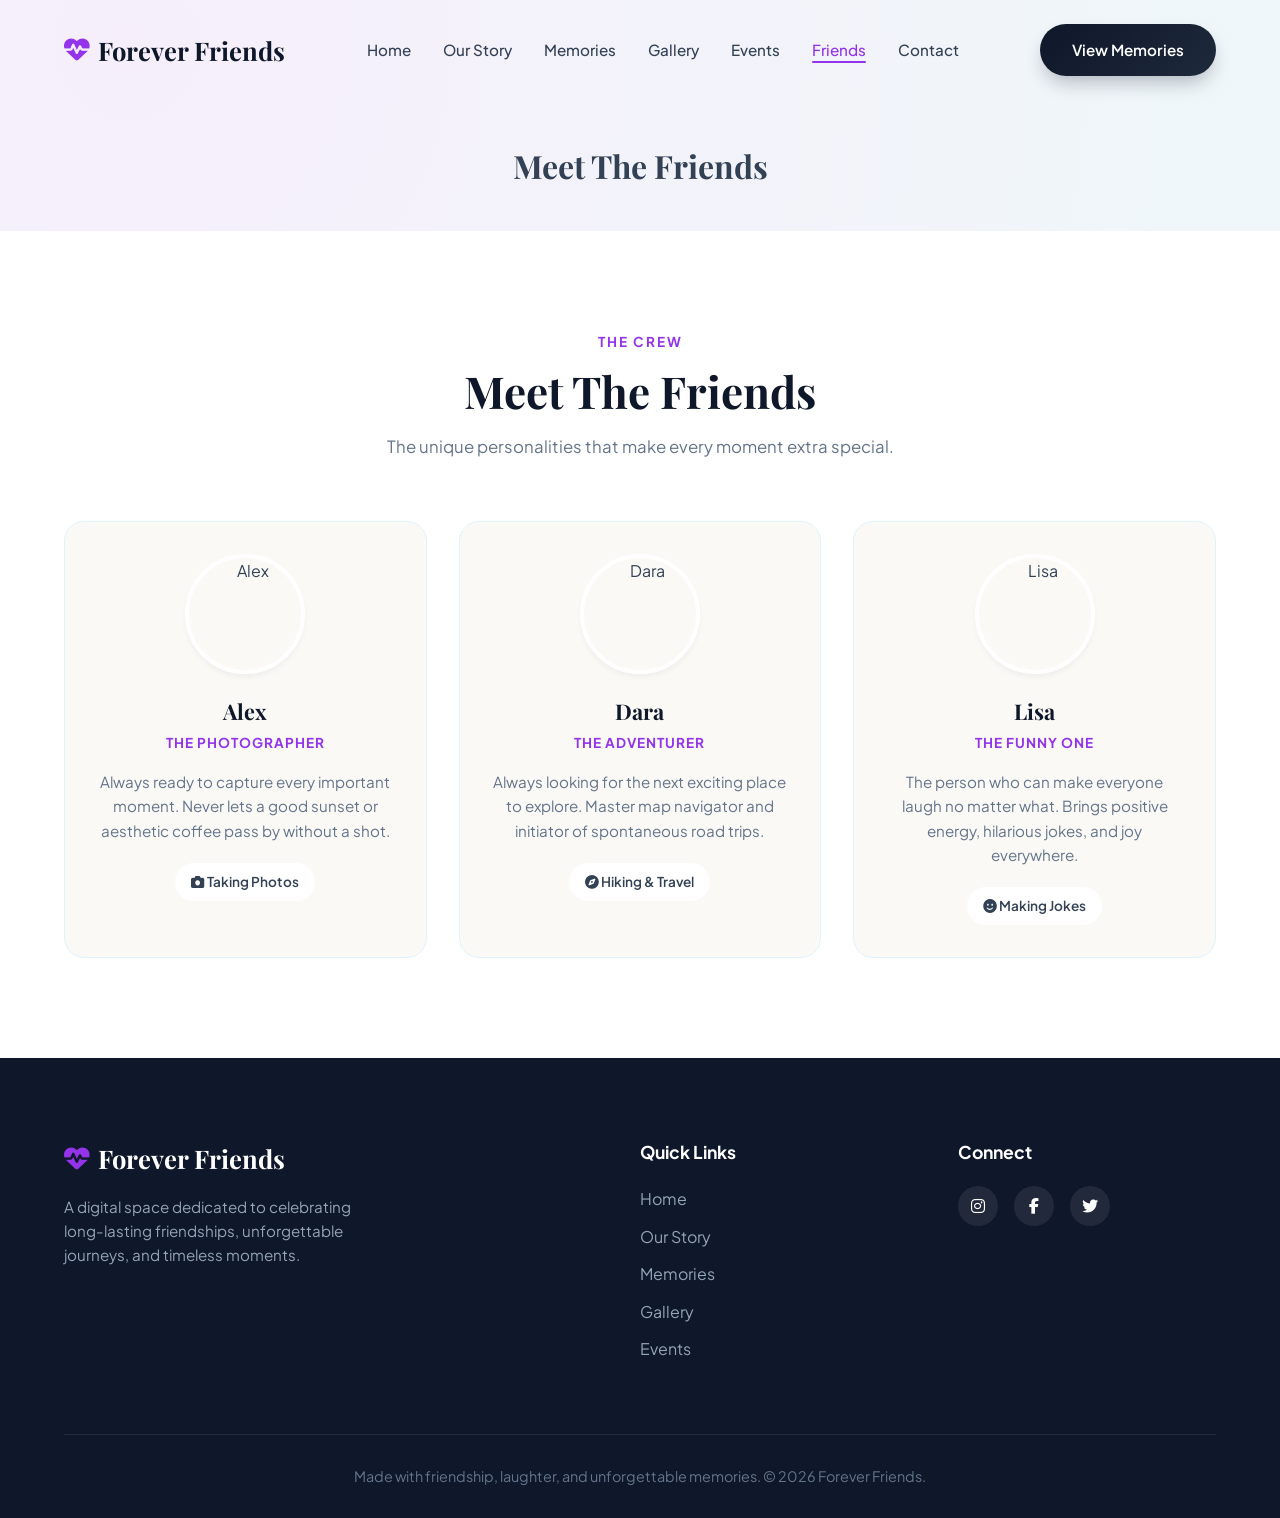
==== friends.html @ e196fa52 "contact" ====
<!DOCTYPE html>
<html lang="en">
<head>
    <meta charset="UTF-8">
    <meta name="viewport" content="width=device-width, initial-scale=1.0">
    <title>Forever Friends — Our Friends</title>
    <link rel="preconnect" href="https://fonts.googleapis.com">
    <link rel="preconnect" href="https://fonts.gstatic.com" crossorigin>
    <link href="https://fonts.googleapis.com/css2?family=Plus+Jakarta+Sans:wght@300;400;500;600;700;800&family=Playfair+Display:ital,wght@0,600;0,700;1,400&display=swap" rel="stylesheet">
    <link rel="stylesheet" href="https://cdnjs.cloudflare.com/ajax/libs/font-awesome/6.4.0/css/all.min.css">
    <link rel="stylesheet" href="style.css">
</head>
<body>

    <div id="loader">
        <div class="spinner"></div>
        <h3 class="serif-font">Forever Friends</h3>
    </div>

    <nav class="navbar" id="navbar">
        <div class="container nav-container">
            <a href="index.html" class="logo">
                <i class="fa-solid fa-heart-pulse"></i> Forever Friends
            </a>
            <ul class="nav-menu" id="navMenu">
                <li><a href="index.html" class="nav-link">Home</a></li>
                <li><a href="story.html" class="nav-link">Our Story</a></li>
                <li><a href="memories.html" class="nav-link">Memories</a></li>
                <li><a href="gallery.html" class="nav-link">Gallery</a></li>
                <li><a href="events.html" class="nav-link">Events</a></li>
                <li><a href="friends.html" class="nav-link active">Friends</a></li>
                <li><a href="contact.html" class="nav-link">Contact</a></li>
            </ul>
            <a href="memories.html" class="btn btn-primary nav-btn">View Memories</a>
            <div class="hamburger" id="hamburger">
                <i class="fa-solid fa-bars"></i>
            </div>
        </div>
    </nav>

    <div class="page-header">
        <h1 class="serif-font">Meet The Friends</h1>
    </div>

    <section class="section-padding friends" id="friends">
        <div class="container">
            <div class="section-header reveal">
                <span class="section-subtitle">The Crew</span>
                <h2 class="section-title">Meet The Friends</h2>
                <p class="section-desc">The unique personalities that make every moment extra special.</p>
            </div>

            <div class="friends-grid">
                <div class="friend-card reveal">
                    <div class="friend-avatar">
                        <img src="https://images.unsplash.com/photo-1534528741775-53994a69daeb?auto=format&fit=crop&w=400&q=80" alt="Alex">
                    </div>
                    <h3 class="friend-name">Alex</h3>
                    <div class="friend-role">The Photographer</div>
                    <p class="friend-desc">Always ready to capture every important moment. Never lets a good sunset or aesthetic coffee pass by without a shot.</p>
                    <div class="friend-activity"><i class="fa-solid fa-camera"></i> Taking Photos</div>
                </div>

                <div class="friend-card reveal">
                    <div class="friend-avatar">
                        <img src="https://images.unsplash.com/photo-1507003211169-0a1dd7228f2d?auto=format&fit=crop&w=400&q=80" alt="Dara">
                    </div>
                    <h3 class="friend-name">Dara</h3>
                    <div class="friend-role">The Adventurer</div>
                    <p class="friend-desc">Always looking for the next exciting place to explore. Master map navigator and initiator of spontaneous road trips.</p>
                    <div class="friend-activity"><i class="fa-solid fa-compass"></i> Hiking & Travel</div>
                </div>

                <div class="friend-card reveal">
                    <div class="friend-avatar">
                        <img src="https://images.unsplash.com/photo-1494790108377-be9c29b29330?auto=format&fit=crop&w=400&q=80" alt="Lisa">
                    </div>
                    <h3 class="friend-name">Lisa</h3>
                    <div class="friend-role">The Funny One</div>
                    <p class="friend-desc">The person who can make everyone laugh no matter what. Brings positive energy, hilarious jokes, and joy everywhere.</p>
                    <div class="friend-activity"><i class="fa-solid fa-face-smile"></i> Making Jokes</div>
                </div>
            </div>
        </div>
    </section>

    <footer class="footer">
        <div class="container">
            <div class="footer-grid">
                <div>
                    <a href="index.html" class="logo" style="color: var(--white);">
                        <i class="fa-solid fa-heart-pulse"></i> Forever Friends
                    </a>
                    <p class="footer-desc">A digital space dedicated to celebrating long-lasting friendships, unforgettable journeys, and timeless moments.</p>
                </div>
                <div>
                    <h4 class="footer-title">Quick Links</h4>
                    <ul class="footer-links">
                        <li><a href="index.html">Home</a></li>
                        <li><a href="story.html">Our Story</a></li>
                        <li><a href="memories.html">Memories</a></li>
                        <li><a href="gallery.html">Gallery</a></li>
                        <li><a href="events.html">Events</a></li>
                    </ul>
                </div>
                <div>
                    <h4 class="footer-title">Connect</h4>
                    <div class="social-links">
                        <a href="#" class="social-icon"><i class="fa-brands fa-instagram"></i></a>
                        <a href="#" class="social-icon"><i class="fa-brands fa-facebook-f"></i></a>
                        <a href="#" class="social-icon"><i class="fa-brands fa-twitter"></i></a>
                    </div>
                </div>
            </div>
            <div class="footer-bottom">
                <p>Made with friendship, laughter, and unforgettable memories. &copy; 2026 Forever Friends.</p>
            </div>
        </div>
    </footer>

    <div class="back-to-top" id="backToTop">
        <i class="fa-solid fa-arrow-up"></i>
    </div>

    <script src="script.js"></script>
</body>
</html>
---- style.css ----
/* ==========================================================================
   1. CSS VARIABLES & BASE STYLES
   ========================================================================== */
:root {
    --bg-main: #FAF9F6;
    --bg-card: rgba(255, 255, 255, 0.85);
    --bg-cream: #F4F1EA;
    --primary-navy: #0F172A;
    --secondary-navy: #1E293B;
    --soft-blue: #E0F2FE;
    --accent-blue: #0284C7;
    --light-purple: #F3E8FF;
    --accent-purple: #9333EA;
    --text-main: #334155;
    --text-muted: #64748B;
    --white: #FFFFFF;
    --glass-bg: rgba(255, 255, 255, 0.7);
    --glass-border: rgba(255, 255, 255, 0.4);
    --shadow-sm: 0 4px 6px -1px rgba(15, 23, 42, 0.05);
    --shadow-md: 0 10px 25px -5px rgba(15, 23, 42, 0.08);
    --shadow-lg: 0 20px 35px -10px rgba(15, 23, 42, 0.12);
    --radius-sm: 12px;
    --radius-md: 20px;
    --radius-lg: 32px;
    --radius-full: 9999px;
    --transition: all 0.4s cubic-bezier(0.16, 1, 0.3, 1);
}

* {
    margin: 0;
    padding: 0;
    box-sizing: border-box;
}

html {
    scroll-behavior: smooth;
    font-size: 16px;
}

body {
    font-family: 'Plus Jakarta Sans', sans-serif;
    background-color: var(--bg-main);
    color: var(--text-main);
    line-height: 1.6;
    overflow-x: hidden;
}

h1,
h2,
h3,
.serif-font {
    font-family: 'Playfair Display', Georgia, serif;
}

a {
    text-decoration: none;
    color: inherit;
}

ul {
    list-style: none;
}

img {
    max-width: 100%;
    height: auto;
    display: block;
}

/* Loading Screen */
#loader {
    position: fixed;
    inset: 0;
    background-color: var(--primary-navy);
    z-index: 99999;
    display: flex;
    flex-direction: column;
    justify-content: center;
    align-items: center;
    color: var(--white);
    transition: opacity 0.6s ease, visibility 0.6s ease;
}

.spinner {
    width: 50px;
    height: 50px;
    border: 3px solid rgba(255, 255, 255, 0.1);
    border-radius: 50%;
    border-top-color: var(--accent-purple);
    animation: spin 1s ease-in-out infinite;
    margin-bottom: 20px;
}

@keyframes spin {
    to {
        transform: rotate(360deg);
    }
}

/* Utility Components */
.container {
    width: 90%;
    max-width: 1280px;
    margin: 0 auto;
}

.section-padding {
    padding: 100px 0;
}

.page-header {
    padding-top: 140px;
    padding-bottom: 40px;
    background: radial-gradient(circle at 10% 20%, rgba(243, 232, 255, 0.6) 0%, rgba(224, 242, 254, 0.4) 90%);
    text-align: center;
}

.section-header {
    text-align: center;
    max-width: 650px;
    margin: 0 auto 60px;
}

.section-subtitle {
    text-transform: uppercase;
    letter-spacing: 2px;
    font-size: 0.85rem;
    font-weight: 700;
    color: var(--accent-purple);
    margin-bottom: 12px;
    display: block;
}

.section-title {
    font-size: 2.75rem;
    color: var(--primary-navy);
    margin-bottom: 16px;
    line-height: 1.2;
}

.section-desc {
    color: var(--text-muted);
    font-size: 1.05rem;
}

.btn {
    display: inline-flex;
    align-items: center;
    justify-content: center;
    gap: 10px;
    padding: 14px 32px;
    border-radius: var(--radius-full);
    font-weight: 600;
    font-size: 0.95rem;
    cursor: pointer;
    transition: var(--transition);
    border: none;
    outline: none;
}

.btn-primary {
    background: linear-gradient(135deg, var(--primary-navy), var(--secondary-navy));
    color: var(--white);
    box-shadow: 0 10px 20px -5px rgba(15, 23, 42, 0.3);
}

.btn-primary:hover {
    transform: translateY(-3px);
    box-shadow: 0 15px 25px -5px rgba(15, 23, 42, 0.4);
    background: linear-gradient(135deg, var(--accent-purple), var(--accent-blue));
}

.btn-secondary {
    background: var(--glass-bg);
    color: var(--primary-navy);
    border: 1px solid var(--glass-border);
    backdrop-filter: blur(10px);
}

.btn-secondary:hover {
    background: var(--white);
    transform: translateY(-3px);
    box-shadow: var(--shadow-md);
}

/* ==========================================================================
   2. NAVIGATION BAR
   ========================================================================== */
.navbar {
    position: fixed;
    top: 0;
    left: 0;
    width: 100%;
    z-index: 1000;
    padding: 24px 0;
    transition: var(--transition);
}

.navbar.scrolled {
    padding: 14px 0;
    background: rgba(250, 249, 246, 0.85);
    backdrop-filter: blur(16px);
    border-bottom: 1px solid rgba(255, 255, 255, 0.3);
    box-shadow: var(--shadow-sm);
}

.nav-container {
    display: flex;
    align-items: center;
    justify-content: space-between;
}

.logo {
    font-family: 'Playfair Display', serif;
    font-size: 1.6rem;
    font-weight: 700;
    color: var(--primary-navy);
    display: flex;
    align-items: center;
    gap: 8px;
}

.logo i {
    color: var(--accent-purple);
}

.nav-menu {
    display: flex;
    align-items: center;
    gap: 32px;
}

.nav-link {
    font-weight: 500;
    font-size: 0.95rem;
    color: var(--text-main);
    transition: var(--transition);
    position: relative;
}

.nav-link.active,
.nav-link:hover {
    color: var(--accent-purple);
}

.nav-link::after {
    content: '';
    position: absolute;
    bottom: -4px;
    left: 0;
    width: 0%;
    height: 2px;
    background: var(--accent-purple);
    transition: var(--transition);
    border-radius: 2px;
}

.nav-link.active::after,
.nav-link:hover::after {
    width: 100%;
}

.hamburger {
    display: none;
    cursor: pointer;
    font-size: 1.5rem;
    color: var(--primary-navy);
}

/* ==========================================================================
   3. HERO SECTION
   ========================================================================== */
.hero {
    min-height: 100vh;
    display: flex;
    align-items: center;
    position: relative;
    padding-top: 120px;
    padding-bottom: 60px;
    background: radial-gradient(circle at 10% 20%, rgba(243, 232, 255, 0.6) 0%, rgba(224, 242, 254, 0.4) 90%);
}

.hero-grid {
    display: grid;
    grid-template-columns: 1fr 1fr;
    gap: 60px;
    align-items: center;
}

.hero-title {
    font-size: 3.75rem;
    line-height: 1.15;
    color: var(--primary-navy);
    margin-bottom: 24px;
}

.hero-title span {
    color: var(--accent-purple);
    font-style: italic;
}

.hero-subtitle {
    font-size: 1.15rem;
    color: var(--text-muted);
    margin-bottom: 40px;
    max-width: 500px;
}

.hero-btns {
    display: flex;
    gap: 16px;
    flex-wrap: wrap;
}

.hero-image-card {
    position: relative;
    border-radius: var(--radius-lg);
    overflow: hidden;
    box-shadow: var(--shadow-lg);
    border: 8px solid var(--white);
    transform: rotate(2deg);
    transition: var(--transition);
}

.hero-image-card:hover {
    transform: rotate(0deg) scale(1.02);
}

.hero-image-card img {
    width: 100%;
    height: 500px;
    object-fit: cover;
}

.scroll-down {
    position: absolute;
    bottom: 30px;
    left: 50%;
    transform: translateX(-50%);
    display: flex;
    flex-direction: column;
    align-items: center;
    gap: 8px;
    color: var(--text-muted);
    font-size: 0.85rem;
    font-weight: 500;
}

.mouse {
    width: 26px;
    height: 40px;
    border: 2px solid var(--text-muted);
    border-radius: 20px;
    display: flex;
    justify-content: center;
    padding-top: 6px;
}

.wheel {
    width: 4px;
    height: 8px;
    background-color: var(--accent-purple);
    border-radius: 2px;
    animation: scroll 1.5s infinite;
}

@keyframes scroll {
    0% {
        transform: translateY(0);
        opacity: 1;
    }

    100% {
        transform: translateY(12px);
        opacity: 0;
    }
}

/* ==========================================================================
   4. STORY SECTION
   ========================================================================== */
.story {
    background-color: var(--white);
}

.story-container {
    display: grid;
    grid-template-columns: 1fr 1fr;
    gap: 80px;
    align-items: center;
}

.story-text {
    font-size: 1.15rem;
    color: var(--text-main);
    margin-bottom: 40px;
    line-height: 1.8;
}

.stats-grid {
    display: grid;
    grid-template-columns: repeat(3, 1fr);
    gap: 24px;
}

.stat-card {
    background: var(--bg-main);
    padding: 30px 20px;
    border-radius: var(--radius-md);
    text-align: center;
    border: 1px solid var(--soft-blue);
    transition: var(--transition);
}

.stat-card:hover {
    transform: translateY(-5px);
    box-shadow: var(--shadow-md);
    border-color: var(--light-purple);
}

.stat-number {
    font-size: 2.5rem;
    font-weight: 800;
    color: var(--primary-navy);
    display: block;
    margin-bottom: 6px;
}

.stat-label {
    font-size: 0.9rem;
    color: var(--text-muted);
    font-weight: 600;
}

.story-image-stack {
    position: relative;
    height: 450px;
}

.story-img {
    position: absolute;
    border-radius: var(--radius-md);
    box-shadow: var(--shadow-md);
    border: 6px solid var(--white);
    object-fit: cover;
}

.story-img-1 {
    width: 70%;
    height: 320px;
    top: 0;
    left: 0;
    z-index: 2;
}

.story-img-2 {
    width: 65%;
    height: 300px;
    bottom: 0;
    right: 0;
    z-index: 1;
}

/* ==========================================================================
   5. MEMORIES SECTION
   ========================================================================== */
.memories {
    background-color: var(--bg-cream);
}

.memories-grid {
    display: grid;
    grid-template-columns: repeat(auto-fit, minmax(280px, 1fr));
    gap: 32px;
}

.memory-card {
    background: var(--bg-card);
    border-radius: var(--radius-md);
    overflow: hidden;
    box-shadow: var(--shadow-sm);
    border: 1px solid var(--glass-border);
    backdrop-filter: blur(10px);
    transition: var(--transition);
    display: flex;
    flex-direction: column;
}

.memory-card:hover {
    transform: translateY(-8px);
    box-shadow: var(--shadow-lg);
}

.memory-img-wrap {
    position: relative;
    height: 240px;
    overflow: hidden;
}

.memory-img-wrap img {
    width: 100%;
    height: 100%;
    object-fit: cover;
    transition: var(--transition);
}

.memory-card:hover .memory-img-wrap img {
    transform: scale(1.08);
}

.memory-content {
    padding: 28px;
    display: flex;
    flex-direction: column;
    flex-grow: 1;
}

.memory-meta {
    display: flex;
    gap: 16px;
    font-size: 0.85rem;
    color: var(--accent-purple);
    font-weight: 600;
    margin-bottom: 12px;
}

.memory-meta span {
    display: flex;
    align-items: center;
    gap: 6px;
}

.memory-title {
    font-size: 1.4rem;
    color: var(--primary-navy);
    margin-bottom: 12px;
}

.memory-desc {
    color: var(--text-muted);
    font-size: 0.95rem;
    line-height: 1.6;
}

/* ==========================================================================
   6. PHOTO GALLERY & LIGHTBOX
   ========================================================================== */
.gallery {
    background-color: var(--white);
}

.filter-buttons {
    display: flex;
    justify-content: center;
    gap: 12px;
    flex-wrap: wrap;
    margin-bottom: 40px;
}

.filter-btn {
    padding: 10px 24px;
    border-radius: var(--radius-full);
    background: var(--bg-main);
    color: var(--text-main);
    border: 1px solid rgba(0, 0, 0, 0.05);
    font-weight: 600;
    font-size: 0.9rem;
    cursor: pointer;
    transition: var(--transition);
}

.filter-btn.active,
.filter-btn:hover {
    background: var(--primary-navy);
    color: var(--white);
}

.gallery-grid {
    display: grid;
    grid-template-columns: repeat(4, 1fr);
    gap: 20px;
    grid-auto-flow: dense;
}

.gallery-item {
    position: relative;
    border-radius: var(--radius-sm);
    overflow: hidden;
    cursor: pointer;
    height: 260px;
}

.gallery-item.tall {
    grid-row: span 2;
    height: 540px;
}

.gallery-item.wide {
    grid-column: span 2;
}

.gallery-item img {
    width: 100%;
    height: 100%;
    object-fit: cover;
    transition: var(--transition);
}

.gallery-overlay {
    position: absolute;
    inset: 0;
    background: linear-gradient(to top, rgba(15, 23, 42, 0.8), transparent);
    opacity: 0;
    transition: var(--transition);
    display: flex;
    flex-direction: column;
    justify-content: flex-end;
    padding: 24px;
    color: var(--white);
}

.gallery-item:hover img {
    transform: scale(1.06);
}

.gallery-item:hover .gallery-overlay {
    opacity: 1;
}

.gallery-overlay-title {
    font-size: 1.2rem;
    font-weight: 600;
    margin-bottom: 4px;
}

.gallery-overlay-meta {
    font-size: 0.85rem;
    opacity: 0.8;
}

/* Lightbox Modal */
.lightbox {
    position: fixed;
    inset: 0;
    background-color: rgba(15, 23, 42, 0.95);
    backdrop-filter: blur(10px);
    z-index: 10000;
    display: flex;
    align-items: center;
    justify-content: center;
    opacity: 0;
    pointer-events: none;
    transition: var(--transition);
}

.lightbox.active {
    opacity: 1;
    pointer-events: all;
}

.lightbox-content {
    position: relative;
    max-width: 900px;
    width: 90%;
    background: var(--white);
    border-radius: var(--radius-md);
    overflow: hidden;
    display: flex;
    flex-direction: column;
    box-shadow: var(--shadow-lg);
}

.lightbox-img-container {
    position: relative;
    background: #000;
    max-height: 70vh;
    display: flex;
    align-items: center;
    justify-content: center;
}

.lightbox-img-container img {
    max-height: 70vh;
    width: auto;
    object-fit: contain;
}

.lightbox-details {
    padding: 24px;
    background: var(--white);
}

.lightbox-title {
    font-size: 1.5rem;
    color: var(--primary-navy);
    margin-bottom: 8px;
}

.lightbox-meta {
    display: flex;
    gap: 20px;
    color: var(--text-muted);
    font-size: 0.9rem;
}

.lightbox-close,
.lightbox-prev,
.lightbox-next {
    position: absolute;
    background: rgba(255, 255, 255, 0.2);
    color: var(--white);
    border: none;
    width: 44px;
    height: 44px;
    border-radius: 50%;
    cursor: pointer;
    display: flex;
    align-items: center;
    justify-content: center;
    transition: var(--transition);
    backdrop-filter: blur(5px);
}

.lightbox-close:hover,
.lightbox-prev:hover,
.lightbox-next:hover {
    background: var(--white);
    color: var(--primary-navy);
}

.lightbox-close {
    top: 20px;
    right: 20px;
    z-index: 101;
}

.lightbox-prev {
    left: 20px;
    top: 50%;
    transform: translateY(-50%);
}

.lightbox-next {
    right: 20px;
    top: 50%;
    transform: translateY(-50%);
}

/* ==========================================================================
   7. EVENTS TIMELINE
   ========================================================================== */
.events {
    background-color: var(--bg-main);
}

.timeline {
    position: relative;
    max-width: 800px;
    margin: 0 auto;
}

.timeline::before {
    content: '';
    position: absolute;
    top: 0;
    bottom: 0;
    left: 50%;
    width: 3px;
    background: linear-gradient(to bottom, var(--soft-blue), var(--accent-purple), var(--soft-blue));
    transform: translateX(-50%);
}

.timeline-item {
    position: relative;
    margin-bottom: 60px;
    width: 50%;
    padding-right: 40px;
}

.timeline-item:nth-child(even) {
    margin-left: 50%;
    padding-right: 0;
    padding-left: 40px;
}

.timeline-dot {
    position: absolute;
    top: 0;
    right: -10px;
    width: 20px;
    height: 20px;
    background: var(--accent-purple);
    border: 4px solid var(--white);
    border-radius: 50%;
    box-shadow: 0 0 0 4px rgba(147, 51, 234, 0.2);
    z-index: 2;
}

.timeline-item:nth-child(even) .timeline-dot {
    right: auto;
    left: -10px;
}

.timeline-card {
    background: var(--white);
    padding: 30px;
    border-radius: var(--radius-md);
    box-shadow: var(--shadow-sm);
    border: 1px solid rgba(0, 0, 0, 0.04);
    transition: var(--transition);
}

.timeline-card:hover {
    transform: translateY(-5px);
    box-shadow: var(--shadow-md);
}

.timeline-year {
    font-size: 0.9rem;
    font-weight: 700;
    color: var(--accent-purple);
    margin-bottom: 6px;
}

.timeline-title {
    font-size: 1.3rem;
    color: var(--primary-navy);
    margin-bottom: 10px;
}

.timeline-desc {
    color: var(--text-muted);
    font-size: 0.95rem;
}

/* ==========================================================================
   8. FRIENDS SECTION
   ========================================================================== */
.friends {
    background-color: var(--white);
}

.friends-grid {
    display: grid;
    grid-template-columns: repeat(auto-fit, minmax(300px, 1fr));
    gap: 32px;
}

.friend-card {
    background: var(--bg-main);
    border-radius: var(--radius-md);
    padding: 32px;
    text-align: center;
    border: 1px solid var(--soft-blue);
    transition: var(--transition);
}

.friend-card:hover {
    transform: translateY(-8px);
    box-shadow: var(--shadow-md);
    border-color: var(--light-purple);
}

.friend-avatar {
    width: 120px;
    height: 120px;
    border-radius: 50%;
    margin: 0 auto 20px;
    overflow: hidden;
    border: 4px solid var(--white);
    box-shadow: var(--shadow-sm);
}

.friend-avatar img {
    width: 100%;
    height: 100%;
    object-fit: cover;
}

.friend-name {
    font-size: 1.35rem;
    color: var(--primary-navy);
    margin-bottom: 4px;
}

.friend-role {
    font-size: 0.85rem;
    font-weight: 700;
    color: var(--accent-purple);
    text-transform: uppercase;
    letter-spacing: 1px;
    margin-bottom: 16px;
}

.friend-desc {
    color: var(--text-muted);
    font-size: 0.95rem;
    margin-bottom: 20px;
}

.friend-activity {
    font-size: 0.85rem;
    background: var(--white);
    padding: 8px 16px;
    border-radius: var(--radius-full);
    display: inline-block;
    color: var(--text-main);
    font-weight: 600;
}

/* ==========================================================================
   9. SPECIAL MEMORY SECTION (PARALLAX BANNER)
   ========================================================================== */
.special-memory {
    position: relative;
    padding: 140px 0;
    background: linear-gradient(rgba(15, 23, 42, 0.75), rgba(15, 23, 42, 0.75)), url('https://images.unsplash.com/photo-1511632765486-a01980e01a18?auto=format&fit=crop&w=1600&q=80');
    background-size: cover;
    background-position: center;
    background-attachment: fixed;
    color: var(--white);
    text-align: center;
}

.special-content {
    max-width: 750px;
    margin: 0 auto;
}

.special-title {
    font-size: 3rem;
    margin-bottom: 24px;
    color: var(--white);
}

.special-text {
    font-size: 1.2rem;
    opacity: 0.9;
    margin-bottom: 40px;
    line-height: 1.8;
    font-weight: 300;
}

/* ==========================================================================
   10. CONTACT SECTION
   ========================================================================== */
.contact {
    background-color: var(--bg-cream);
}

.contact-box {
    background: var(--white);
    border-radius: var(--radius-lg);
    padding: 60px;
    box-shadow: var(--shadow-md);
    max-width: 800px;
    margin: 0 auto;
}

.form-grid {
    display: grid;
    grid-template-columns: 1fr 1fr;
    gap: 24px;
    margin-top: 32px;
}

.form-group {
    display: flex;
    flex-direction: column;
    gap: 8px;
}

.form-group.full {
    grid-column: span 2;
}

.form-group label {
    font-size: 0.9rem;
    font-weight: 600;
    color: var(--primary-navy);
}

.form-control {
    width: 100%;
    padding: 14px 18px;
    border-radius: var(--radius-sm);
    border: 1px solid var(--soft-blue);
    background: var(--bg-main);
    font-family: inherit;
    font-size: 0.95rem;
    transition: var(--transition);
}

.form-control:focus {
    outline: none;
    border-color: var(--accent-purple);
    background: var(--white);
    box-shadow: 0 0 0 4px rgba(147, 51, 234, 0.1);
}

textarea.form-control {
    resize: vertical;
    min-height: 120px;
}

.file-upload-label {
    border: 2px dashed var(--soft-blue);
    background: var(--bg-main);
    padding: 24px;
    border-radius: var(--radius-sm);
    text-align: center;
    cursor: pointer;
    transition: var(--transition);
}

.file-upload-label:hover {
    border-color: var(--accent-purple);
    background: var(--white);
}

.file-upload-label i {
    font-size: 1.8rem;
    color: var(--accent-purple);
    margin-bottom: 8px;
}

/* ==========================================================================
   11. FOOTER & BACK TO TOP
   ========================================================================== */
.footer {
    background-color: var(--primary-navy);
    color: var(--white);
    padding: 80px 0 30px;
}

.footer-grid {
    display: grid;
    grid-template-columns: 2fr 1fr 1fr;
    gap: 60px;
    margin-bottom: 60px;
}

.footer-desc {
    color: #94A3B8;
    margin-top: 16px;
    max-width: 320px;
    font-size: 0.95rem;
}

.footer-title {
    font-size: 1.1rem;
    margin-bottom: 20px;
    color: var(--white);
}

.footer-links li {
    margin-bottom: 12px;
}

.footer-links a {
    color: #94A3B8;
    transition: var(--transition);
}

.footer-links a:hover {
    color: var(--white);
}

.social-links {
    display: flex;
    gap: 16px;
}

.social-icon {
    width: 40px;
    height: 40px;
    border-radius: 50%;
    background: rgba(255, 255, 255, 0.08);
    display: flex;
    align-items: center;
    justify-content: center;
    color: var(--white);
    transition: var(--transition);
}

.social-icon:hover {
    background: var(--accent-purple);
    transform: translateY(-3px);
}

.footer-bottom {
    border-top: 1px solid rgba(255, 255, 255, 0.08);
    padding-top: 30px;
    text-align: center;
    color: #64748B;
    font-size: 0.9rem;
}

.back-to-top {
    position: fixed;
    bottom: 30px;
    right: 30px;
    width: 48px;
    height: 48px;
    background: var(--primary-navy);
    color: var(--white);
    border-radius: 50%;
    display: flex;
    align-items: center;
    justify-content: center;
    cursor: pointer;
    box-shadow: var(--shadow-md);
    opacity: 0;
    visibility: hidden;
    transition: var(--transition);
    z-index: 999;
    border: 1px solid rgba(255, 255, 255, 0.2);
}

.back-to-top.visible {
    opacity: 1;
    visibility: visible;
}

.back-to-top:hover {
    background: var(--accent-purple);
    transform: translateY(-4px);
}

.reveal {
    opacity: 0;
    transform: translateY(30px);
    transition: all 0.8s ease-out;
}

.reveal.active {
    opacity: 1;
    transform: translateY(0);
}

/* ==========================================================================
   12. RESPONSIVE DESIGN
   ========================================================================== */
@media (max-width: 1024px) {
    .hero-title {
        font-size: 3rem;
    }

    .gallery-grid {
        grid-template-columns: repeat(3, 1fr);
    }

    .section-title {
        font-size: 2.25rem;
    }
}

@media (max-width: 768px) {
    .hamburger {
        display: block;
    }

    .nav-menu {
        position: fixed;
        top: 0;
        right: -100%;
        width: 80%;
        max-width: 320px;
        height: 100vh;
        background: var(--white);
        flex-direction: column;
        justify-content: center;
        gap: 24px;
        box-shadow: var(--shadow-lg);
        transition: var(--transition);
    }

    .nav-menu.active {
        right: 0;
    }

    .hero-grid,
    .story-container {
        grid-template-columns: 1fr;
        gap: 40px;
    }

    .hero {
        text-align: center;
        padding-top: 140px;
    }

    .hero-subtitle {
        margin-left: auto;
        margin-right: auto;
    }

    .hero-btns {
        justify-content: center;
    }

    .hero-image-card img {
        height: 350px;
    }

    .stats-grid {
        grid-template-columns: 1fr;
    }

    .story-image-stack {
        height: 320px;
    }

    .gallery-grid {
        grid-template-columns: repeat(2, 1fr);
    }

    .gallery-item.tall {
        grid-row: span 1;
        height: 260px;
    }

    .gallery-item.wide {
        grid-column: span 1;
    }

    .timeline::before {
        left: 20px;
    }

    .timeline-item,
    .timeline-item:nth-child(even) {
        width: 100%;
        padding-left: 50px;
        padding-right: 0;
        margin-left: 0;
    }

    .timeline-dot,
    .timeline-item:nth-child(even) .timeline-dot {
        left: 10px;
    }

    .contact-box {
        padding: 30px;
    }

    .form-grid {
        grid-template-columns: 1fr;
    }

    .form-group.full {
        grid-column: span 1;
    }

    .footer-grid {
        grid-template-columns: 1fr;
        gap: 40px;
    }
}

@media (max-width: 480px) {
    .gallery-grid {
        grid-template-columns: 1fr;
    }

    .hero-title {
        font-size: 2.4rem;
    }

    .special-title {
        font-size: 2rem;
    }
}
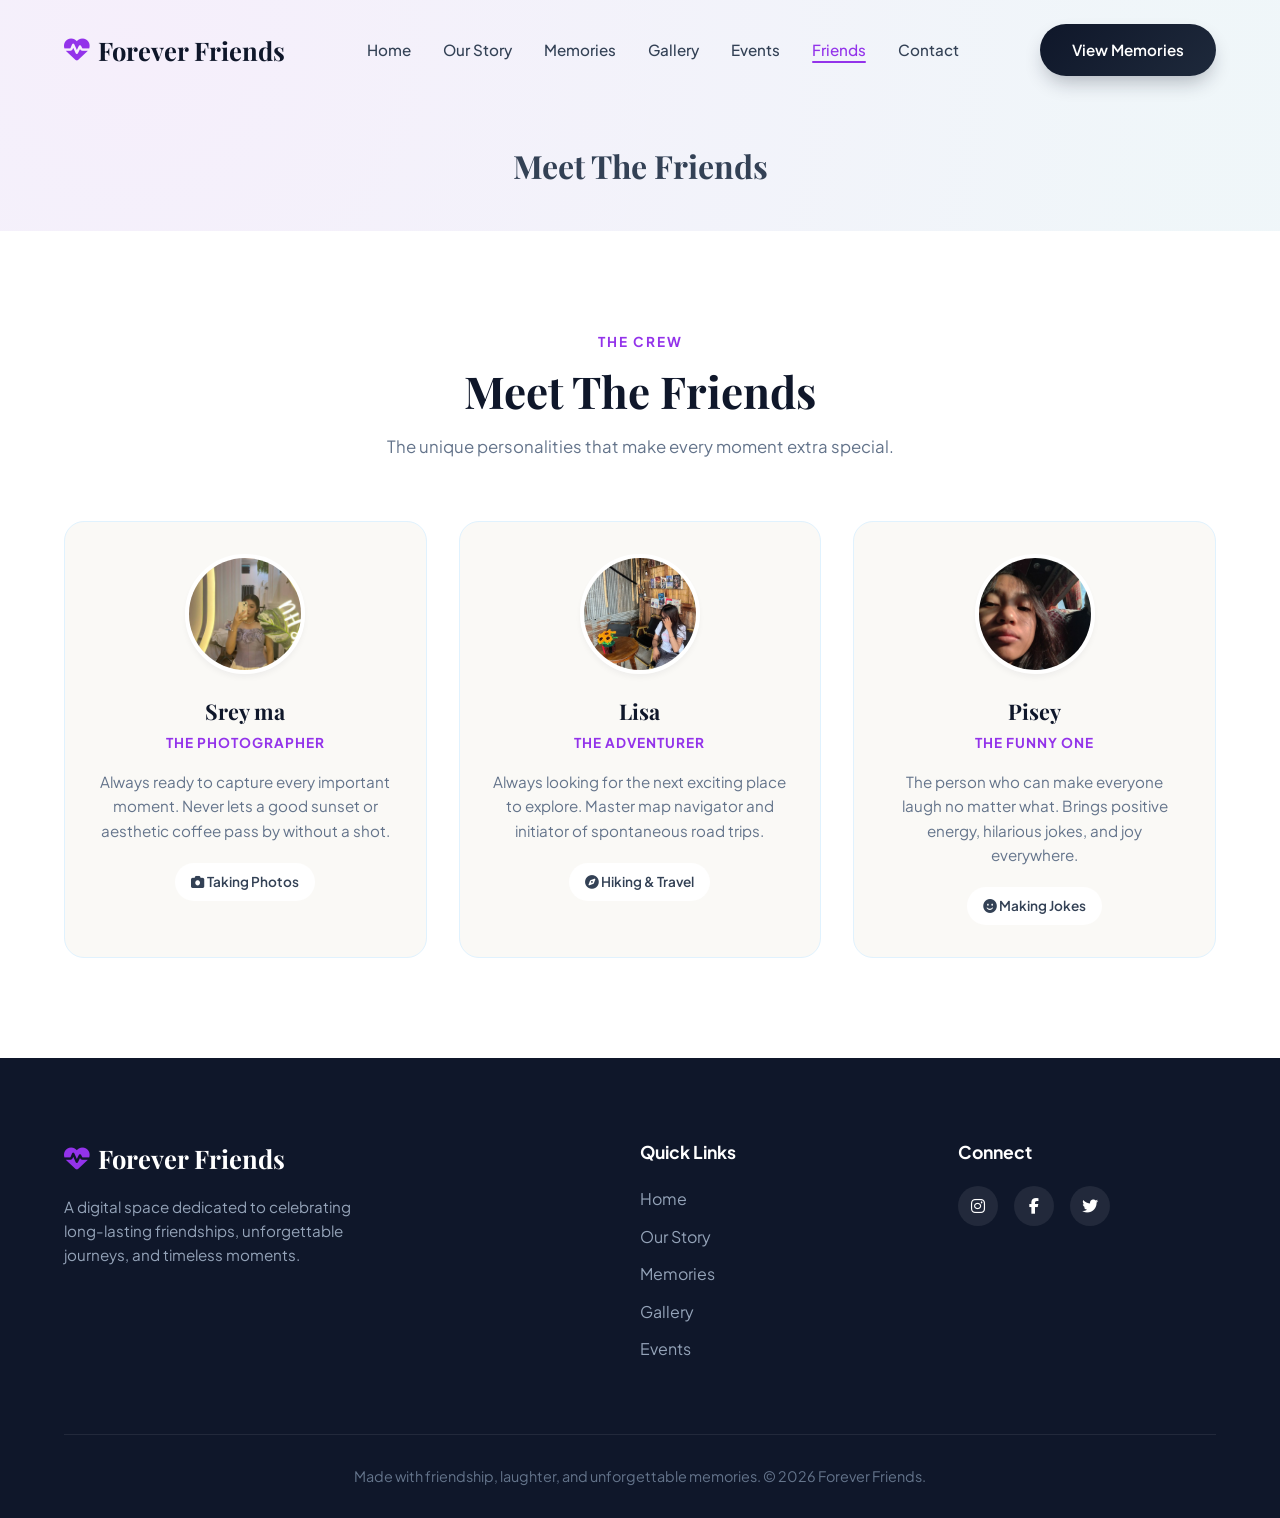
==== commit b80826a3: "Friendship" ====
--- a/friends.html
+++ b/friends.html
@@ -53,9 +53,9 @@
             <div class="friends-grid">
                 <div class="friend-card reveal">
                     <div class="friend-avatar">
-                        <img src="https://images.unsplash.com/photo-1534528741775-53994a69daeb?auto=format&fit=crop&w=400&q=80" alt="Alex">
+                        <img src="image16.png" alt="Alex">
                     </div>
-                    <h3 class="friend-name">Alex</h3>
+                    <h3 class="friend-name">Srey ma</h3>
                     <div class="friend-role">The Photographer</div>
                     <p class="friend-desc">Always ready to capture every important moment. Never lets a good sunset or aesthetic coffee pass by without a shot.</p>
                     <div class="friend-activity"><i class="fa-solid fa-camera"></i> Taking Photos</div>
@@ -63,9 +63,9 @@
 
                 <div class="friend-card reveal">
                     <div class="friend-avatar">
-                        <img src="https://images.unsplash.com/photo-1507003211169-0a1dd7228f2d?auto=format&fit=crop&w=400&q=80" alt="Dara">
+                        <img src="image14.png" alt="Dara">
                     </div>
-                    <h3 class="friend-name">Dara</h3>
+                    <h3 class="friend-name">Lisa</h3>
                     <div class="friend-role">The Adventurer</div>
                     <p class="friend-desc">Always looking for the next exciting place to explore. Master map navigator and initiator of spontaneous road trips.</p>
                     <div class="friend-activity"><i class="fa-solid fa-compass"></i> Hiking & Travel</div>
@@ -73,9 +73,9 @@
 
                 <div class="friend-card reveal">
                     <div class="friend-avatar">
-                        <img src="https://images.unsplash.com/photo-1494790108377-be9c29b29330?auto=format&fit=crop&w=400&q=80" alt="Lisa">
+                        <img src="image15.png" alt="Lisa">
                     </div>
-                    <h3 class="friend-name">Lisa</h3>
+                    <h3 class="friend-name">Pisey</h3>
                     <div class="friend-role">The Funny One</div>
                     <p class="friend-desc">The person who can make everyone laugh no matter what. Brings positive energy, hilarious jokes, and joy everywhere.</p>
                     <div class="friend-activity"><i class="fa-solid fa-face-smile"></i> Making Jokes</div>
